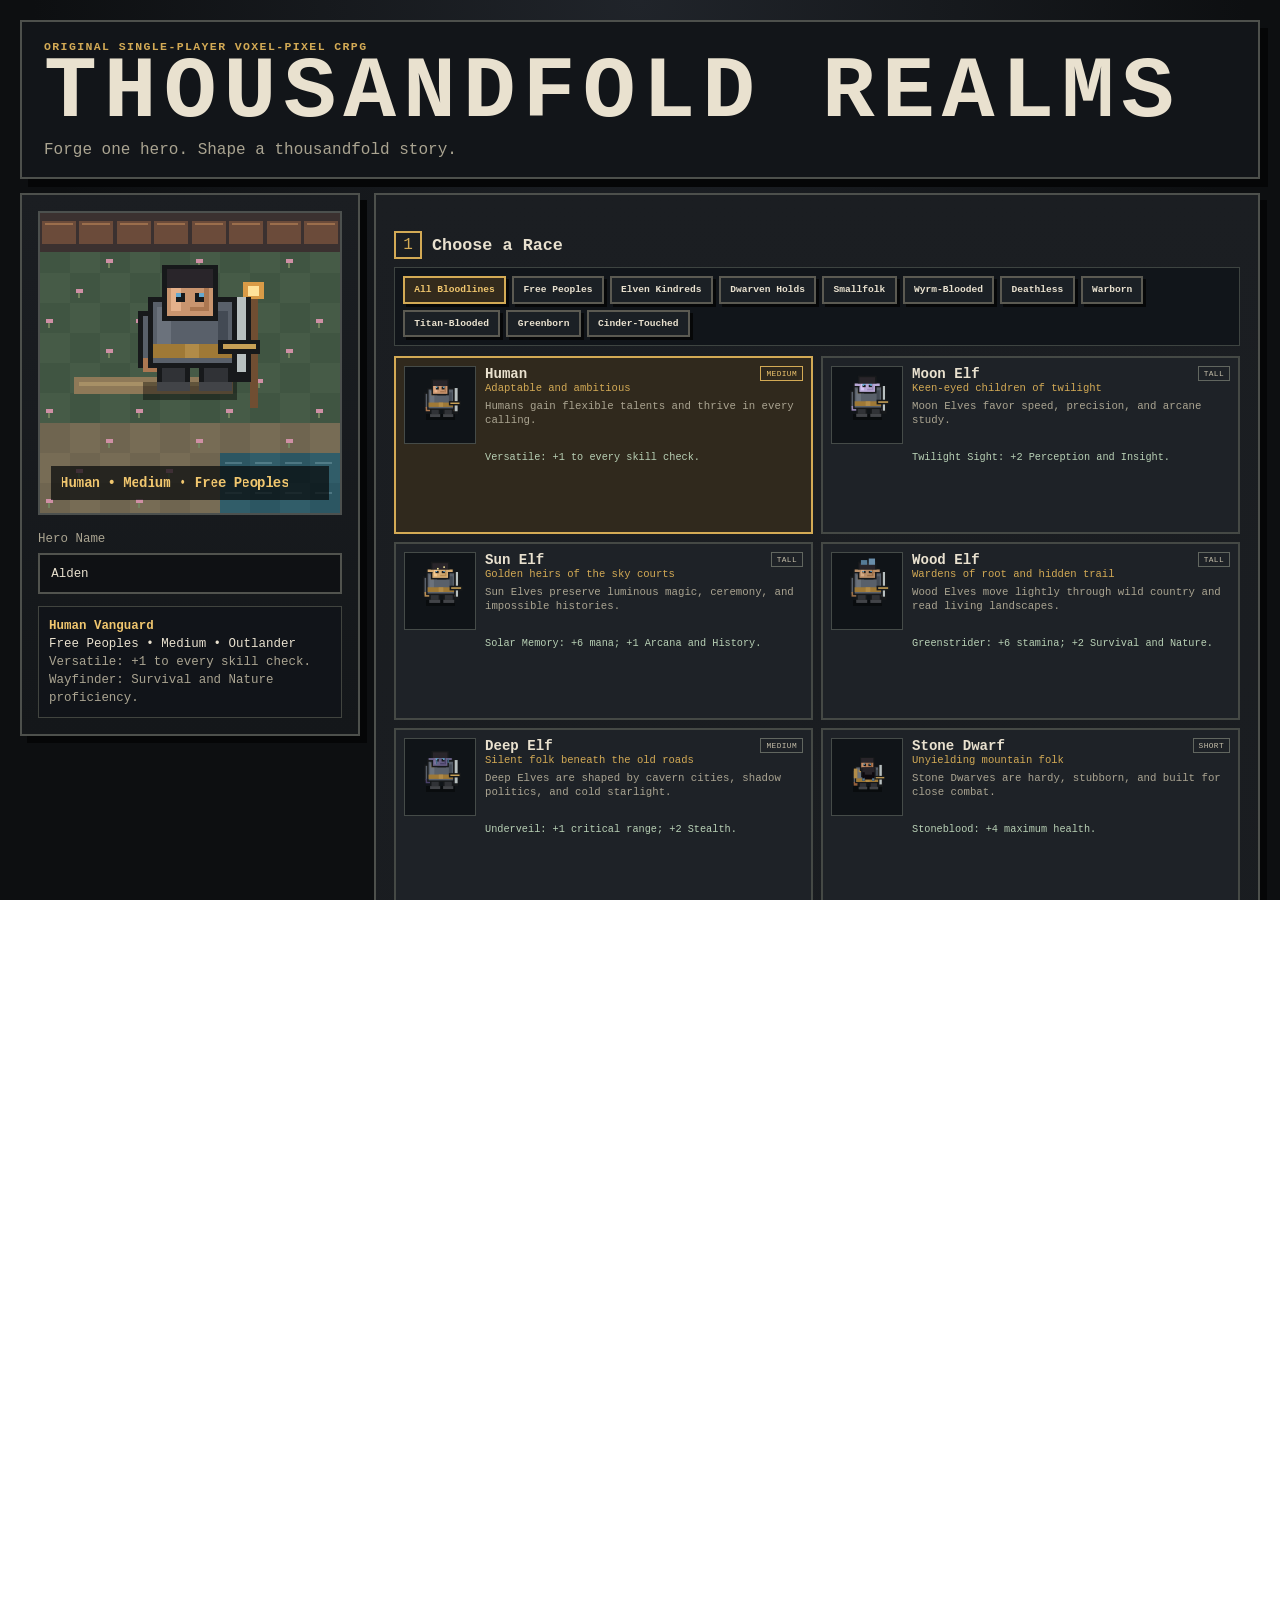
==== source/index.html @ 2517fb90 "Extract canonical editable text source" ====
<!doctype html>
<html lang="en">
<head>
  <meta charset="utf-8">
  <meta name="viewport" content="width=device-width,initial-scale=1">
  <title>Thousandfold Realms: Brand Migration v1.4.4</title>
  <link rel="stylesheet" href="styles.css">
</head>
<body>
  <div id="creator" class="screen creator-screen">
    <div class="creator-shell">
      <header class="creator-header">
        <div><p class="eyebrow">ORIGINAL SINGLE-PLAYER VOXEL-PIXEL CRPG</p><h1>THOUSANDFOLD REALMS</h1><p>Forge one hero. Shape a thousandfold story.</p></div>
        <button id="continueBtn" class="secondary hidden">Continue Saved Game</button>
      </header>
      <div class="creator-grid">
        <section class="creator-preview panel">
          <canvas id="previewCanvas" width="320" height="320"></canvas>
          <label>Hero Name<input id="heroName" maxlength="20" value="Alden"></label>
          <div id="buildSummary" class="build-summary"></div>
        </section>
        <section class="creator-options panel">
          <div class="step-title"><span>1</span><h2>Choose a Race</h2></div>
          <div id="raceFilters" class="race-filters" aria-label="Race categories"></div>
          <div id="raceChoices" class="choice-grid race-grid"></div>
          <div class="step-title"><span>2</span><h2>Choose a Class</h2></div>
          <div id="classChoices" class="choice-grid class-grid"></div>
          <div class="step-title"><span>3</span><h2>Choose a Background</h2></div>
          <div id="backgroundChoices" class="choice-grid background-grid"></div>
          <div class="step-title"><span>4</span><h2>Customize Appearance</h2></div>
          <div id="appearanceChoices" class="appearance-choices"></div>
          <div class="step-title"><span>5</span><h2>Shape Your Attributes</h2></div>
          <div class="stat-head"><span>Point buy</span><strong id="pointsRemaining">24 points remaining</strong><button id="recommendedBtn" class="tiny">Recommended</button></div>
          <div id="creatorStats" class="creator-stats"></div>
          <button id="beginBtn" class="primary begin-btn">Begin the Oath</button>
        </section>
      </div>
    </div>
  </div>

  <div id="gameScreen" class="screen game-screen hidden">
    <header class="topbar">
      <div><span class="game-logo">THOUSANDFOLD REALMS</span><span id="locationName" class="location">Haven</span></div>
      <nav>
        <button data-panel="inventory">Inventory <kbd>I</kbd></button>
        <button data-panel="journal">Journal <kbd>J</kbd></button>
        <button data-panel="character">Character <kbd>C</kbd></button>
        <button data-panel="skills">Skills <kbd>K</kbd></button>
        <button data-panel="map">Map <kbd>M</kbd></button>
        <button data-panel="crafting">Craft <kbd>G</kbd></button>
        <button data-panel="codex">Codex <kbd>B</kbd></button>
        <button data-panel="settings">Settings <kbd>O</kbd></button>
        <button id="campBtn">Camp <kbd>R</kbd></button>
        <button id="saveBtn">Save</button>
        <button id="loadBtn">Load</button>
      </nav>
    </header>
    <main class="game-layout">
      <section class="canvas-frame">
        <canvas id="gameCanvas" width="960" height="576" aria-label="Thousandfold Realms game world"></canvas>
        <div class="canvas-help">Click to move or interact • WASD / Arrow keys • E interacts • R camps outdoors • Open a door, then use it again to enter</div>
      </section>
      <aside class="hud">
        <div class="hero-card panel"><canvas id="hudPortrait" width="96" height="96"></canvas><div><h2 id="hudName"></h2><p id="hudBuild"></p><span id="hudLevel" class="tag"></span></div></div>
        <div class="panel meters">
          <div class="meter-row"><span>Health</span><strong id="hpText"></strong></div><div class="meter"><i id="hpBar" class="hp"></i></div>
          <div class="meter-row"><span>Mana</span><strong id="manaText"></strong></div><div class="meter"><i id="manaBar" class="mana"></i></div>
          <div class="meter-row"><span>Stamina</span><strong id="staminaText"></strong></div><div class="meter"><i id="staminaBar" class="stamina"></i></div>
          <div class="meter-row"><span>Experience</span><strong id="xpText"></strong></div><div class="meter"><i id="xpBar" class="xp"></i></div>
        </div>
        <div class="panel quick-info">
          <div><span>Gold</span><strong id="goldText">0</strong></div><div><span>Armor</span><strong id="acText">10</strong></div><div><span>Day</span><strong id="dayText">1</strong></div><div><span>Quest</span><strong id="trackedQuest">Explore Haven</strong></div>
        </div>
        <div id="restedPanel" class="panel rested-panel hidden"><strong>Well Rested</strong><span id="restedText"></span></div>
        <div class="panel world-panel"><div class="world-head"><h3>Local Map</h3><span id="timeWeather">08:00 • Clear</span></div><canvas id="miniMap" width="240" height="144" aria-label="Local minimap"></canvas><div id="nearbyPrompt" class="nearby-prompt">Move near something to interact.</div></div>
        <div class="panel quickbar-panel"><h3>Prepared Actions</h3><div id="quickbar" class="quickbar"></div></div>
        <div class="panel objective-panel"><h3>Current Objective</h3><p id="objectiveText">Speak with the people of Haven.</p></div>
        <div class="panel event-log"><h3>Chronicle</h3><div id="eventLog"></div></div>
      </aside>
    </main>
  </div>

  <div id="panelOverlay" class="overlay hidden"><section class="large-panel"><header><h2 id="panelTitle"></h2><button id="closePanel">×</button></header><div id="panelBody" class="panel-body"></div></section></div>
  <div id="dialogueOverlay" class="overlay hidden"><section class="dialogue-card"><canvas id="dialoguePortrait" width="160" height="220"></canvas><div><p id="dialogueSpeaker" class="speaker"></p><h2 id="dialogueTitle"></h2><p id="dialogueText"></p><div id="dialogueChoices" class="dialogue-choices"></div></div></section></div>
  <div id="combatOverlay" class="overlay hidden"><section class="combat-card"><header><div><p class="eyebrow">TURN-BASED ENCOUNTER</p><h2 id="enemyName"></h2></div><button id="fleeBtn" class="secondary">Attempt Flee</button></header><div class="combat-stage"><canvas id="combatPlayer" width="220" height="220"></canvas><div class="versus">VS</div><canvas id="combatEnemy" width="220" height="220"></canvas></div><div class="combat-bars"><div><span id="combatPlayerName"></span><div class="meter"><i id="combatPlayerHp" class="hp"></i></div></div><div><span id="combatEnemyHpText"></span><div class="meter"><i id="combatEnemyHp" class="enemyhp"></i></div></div></div><div id="combatStatuses" class="status-row"></div><div class="combat-depth"><span id="enemyTraits"></span><span id="staggerText"></span><span id="comboText"></span></div><div id="staggerMeter" class="stagger-meter"><i></i></div><div id="combatTurnInfo" class="combat-turn-info"></div><div id="combatActions" class="combat-actions"></div><div class="combat-bottom"><div id="combatItems" class="combat-items"></div><div id="combatLog" class="combat-log"></div></div></section></div>
  <div id="toast" class="toast hidden"></div>
  <div id="levelOverlay" class="overlay hidden"><section class="level-card"><p class="eyebrow">POWER AWAKENS</p><h2 id="levelTitle">Level Up</h2><p id="levelText">You gained attribute points and unlocked new class abilities.</p><button id="levelClose" class="primary">Continue</button></section></div>
  <div id="defeatOverlay" class="overlay hidden"><section class="level-card"><p class="eyebrow danger-text">THE OATH IS BROKEN</p><h2>Defeated</h2><p>Your last save can restore the journey.</p><button id="defeatLoad" class="primary">Load Last Save</button><button id="defeatNew" class="secondary">New Character</button></section></div>

  <script src="src/core/namespace.js"></script><script src="src/core/utils.js"></script><script src="src/core/save.js"></script>
  <script src="src/data/races.js"></script><script src="src/data/backgrounds.js"></script><script src="src/data/classes.js"></script><script src="src/data/abilities.js"></script><script src="src/data/spells.js"></script><script src="src/data/items.js"></script><script src="src/data/quests.js"></script><script src="src/data/actors.js"></script><script src="src/data/maps.js"></script><script src="src/data/expansion_content.js"></script><script src="src/data/world_visuals.js"></script><script src="src/data/immersive_world.js"></script>
  <script src="src/systems/audio.js"></script><script src="src/systems/pathfinding.js"></script><script src="src/systems/inventory.js"></script><script src="src/systems/progression.js"></script><script src="src/systems/quests.js"></script><script src="src/systems/world.js"></script><script src="src/systems/combat.js"></script><script src="src/systems/expansion_systems.js"></script><script src="src/systems/tactical_combat.js"></script><script src="src/systems/tactical_battlefields.js"></script><script src="src/systems/tactical_world.js"></script><script src="src/systems/immersive_world.js"></script>
  <script src="src/render/assets.js"></script><script src="src/render/sprites.js"></script><script src="src/render/renderer.js"></script><script src="src/render/expansion_renderer.js"></script><script src="src/render/world_polish.js"></script><script src="src/render/tactical_renderer.js"></script><script src="src/render/immersive_world.js"></script><script src="src/ui/ui.js"></script><script src="src/ui/expansion_ui.js"></script><script src="src/ui/layout_polish.js"></script><script src="src/ui/tactical_ui.js"></script><script src="src/ui/audio_ui.js"></script><script src="src/ui/cartography_ui.js"></script><script src="src/ui/immersive_ui.js"></script><script src="src/core/game.js"></script><script src="src/core/expansion_game.js"></script><script src="src/core/tactical_game.js"></script><script src="src/main.js"></script>
</body>
</html>
---- source/styles.css ----
:root{--bg:#0d0f11;--panel:#171a1e;--panel2:#20242a;--line:#4d504c;--ink:#e9e1cf;--muted:#aaa491;--gold:#d3aa55;--gold2:#f0c66e;--red:#af4b48;--green:#628f68;--blue:#557fa2;--purple:#675a91;--shadow:#050607}
*{box-sizing:border-box}html,body{margin:0;min-height:100%;background:radial-gradient(circle at 50% 0,#20242a 0,#0d0f11 55%);color:var(--ink);font-family:"Courier New",monospace}button,input{font:inherit}button{border:2px solid #5b5a52;background:#262a30;color:var(--ink);padding:.58rem .75rem;cursor:pointer;box-shadow:3px 3px 0 #060708;font-weight:700}button:hover:not(:disabled){border-color:var(--gold);transform:translate(-1px,-1px)}button:disabled{opacity:.42;cursor:not-allowed}.primary{background:#66502b;border-color:#d0a651}.secondary{background:#24282e}.tiny{padding:.32rem .48rem;font-size:.7rem}.hidden{display:none!important}.eyebrow{margin:0 0 5px;color:var(--gold);font-weight:900;font-size:.72rem;letter-spacing:.12em}.screen{min-height:100vh}.panel{border:2px solid var(--line);background:linear-gradient(180deg,#1b1e22,#14171a);box-shadow:7px 7px 0 var(--shadow)}
.creator-screen{padding:20px}.creator-shell{width:min(1420px,100%);margin:auto}.creator-header{display:flex;justify-content:space-between;align-items:flex-end;border:2px solid var(--line);background:#121519;padding:18px 22px;box-shadow:8px 8px 0 var(--shadow)}.creator-header h1{font-size:clamp(2.7rem,7vw,5.5rem);line-height:.8;margin:0;letter-spacing:.08em}.creator-header p:last-child{color:var(--muted);margin:13px 0 0}.creator-grid{display:grid;grid-template-columns:340px 1fr;gap:14px;margin-top:14px}.creator-preview{padding:16px;position:sticky;top:14px;height:max-content}.creator-preview canvas{width:100%;height:auto;background:repeating-linear-gradient(45deg,#1e2226,#1e2226 16px,#181b1f 16px,#181b1f 32px);border:2px solid #4c504e;image-rendering:pixelated}.creator-preview label{display:grid;gap:7px;margin-top:12px;font-size:.78rem;color:var(--muted)}.creator-preview input{background:#0f1114;color:var(--ink);border:2px solid #51534e;padding:.7rem}.build-summary{margin-top:12px;padding:10px;background:#111419;border:1px solid #41443f;font-size:.78rem;line-height:1.45}.creator-options{padding:18px}.step-title{display:flex;align-items:center;gap:10px;margin:4px 0 10px}.step-title span{display:grid;place-items:center;width:28px;height:28px;border:2px solid var(--gold);color:var(--gold)}.step-title h2{font-size:1.05rem;margin:0}.choice-grid{display:grid;gap:8px;margin-bottom:18px}.race-grid,.class-grid{grid-template-columns:repeat(4,minmax(0,1fr))}.choice-card{text-align:left;min-height:112px;padding:10px;background:#1e2227;border:2px solid #454945;cursor:pointer}.choice-card:hover,.choice-card.selected{border-color:var(--gold);background:#30291d}.choice-card h3{margin:0 0 4px;font-size:.88rem;color:var(--ink)}.choice-card .sub{font-size:.66rem;color:var(--gold)}.choice-card p{font-size:.67rem;color:var(--muted);line-height:1.3;margin:7px 0}.choice-card .bonus{font-size:.64rem;color:#b8d0b5}.stat-head{display:flex;align-items:center;gap:12px;margin-bottom:8px;color:var(--muted);font-size:.78rem}.stat-head strong{color:var(--gold);margin-left:auto}.creator-stats{display:grid;grid-template-columns:repeat(3,minmax(0,1fr));gap:8px}.creator-stat{display:grid;grid-template-columns:1fr auto auto auto;align-items:center;gap:6px;background:#1d2126;border:1px solid #484b47;padding:8px}.creator-stat span{font-size:.74rem}.creator-stat strong{min-width:24px;text-align:center}.creator-stat button{padding:.22rem .42rem}.begin-btn{width:100%;margin-top:16px;padding:.9rem;font-size:1rem}
.topbar{height:64px;display:flex;align-items:center;justify-content:space-between;padding:0 16px;background:#111418;border-bottom:2px solid var(--line);position:sticky;top:0;z-index:4}.game-logo{font-size:1.25rem;font-weight:900;letter-spacing:.12em;color:var(--gold)}.location{margin-left:18px;color:var(--muted);font-size:.78rem}.topbar nav{display:flex;gap:7px}.topbar button{font-size:.72rem;padding:.48rem .6rem}.topbar kbd{color:var(--gold);font-size:.62rem}.game-layout{display:grid;grid-template-columns:minmax(0,960px) minmax(290px,1fr);gap:12px;padding:12px;max-width:1320px;margin:auto}.canvas-frame{border:2px solid var(--line);background:#0b0d0f;box-shadow:8px 8px 0 var(--shadow);height:max-content}.canvas-frame canvas{display:block;width:100%;height:auto;image-rendering:pixelated;cursor:crosshair}.canvas-help{padding:7px 10px;border-top:1px solid #3f423f;color:var(--muted);font-size:.67rem}.hud{display:grid;gap:10px}.hud .panel{padding:10px}.hero-card{display:grid;grid-template-columns:88px 1fr;align-items:center;gap:10px}.hero-card canvas{width:82px;height:82px;background:#101317;border:1px solid #4a4e4b;image-rendering:pixelated}.hero-card h2{margin:0;font-size:1rem}.hero-card p{margin:4px 0;color:var(--muted);font-size:.7rem}.tag{display:inline-block;padding:3px 6px;border:1px solid var(--gold);color:var(--gold);font-size:.64rem}.meter-row{display:flex;justify-content:space-between;font-size:.68rem;margin:4px 0}.meter{height:10px;border:1px solid #090a0b;background:#302225;overflow:hidden}.meter i{display:block;height:100%;width:50%;transition:width .2s}.hp{background:#6d9b6d}.mana{background:#557fa2}.stamina{background:#b18b42}.xp{background:#7c689a}.enemyhp{background:#ad4b49}.quick-info{display:grid!important;grid-template-columns:repeat(3,1fr);gap:5px}.quick-info div{padding:6px;background:#111419;text-align:center}.quick-info span{display:block;color:var(--muted);font-size:.6rem}.quick-info strong{display:block;margin-top:4px;font-size:.78rem}.quick-info div:last-child strong{font-size:.58rem;line-height:1.25}.objective-panel h3,.event-log h3{margin:0 0 8px;color:var(--gold);font-size:.76rem;text-transform:uppercase}.objective-panel p{font-size:.7rem;line-height:1.4;margin:0}.event-log{min-height:170px}.event-log>div{height:140px;overflow:auto;font-size:.64rem;line-height:1.35}.log-line{border-bottom:1px dotted #3b3e3b;padding:4px 0;color:#c8c1b1}
.overlay{position:fixed;inset:0;z-index:20;display:grid;place-items:center;background:rgba(0,0,0,.82);padding:18px}.large-panel{width:min(1050px,96vw);max-height:92vh;overflow:hidden;background:#171a1e;border:3px solid #68675e;box-shadow:10px 10px 0 #050607}.large-panel>header{display:flex;justify-content:space-between;align-items:center;padding:12px 16px;border-bottom:2px solid #55554e}.large-panel h2{margin:0;color:var(--gold)}#closePanel{font-size:1.2rem;padding:.25rem .6rem}.panel-body{padding:14px;max-height:78vh;overflow:auto}.inventory-layout{display:grid;grid-template-columns:1fr 300px;gap:12px}.item-grid{display:grid;grid-template-columns:repeat(3,minmax(0,1fr));gap:7px}.item-card{border:1px solid #494c48;background:#20242a;padding:9px;min-height:98px}.item-card h4{margin:0 0 5px;font-size:.77rem}.item-card p{font-size:.62rem;color:var(--muted);line-height:1.3}.item-card .item-actions{display:flex;flex-wrap:wrap;gap:5px}.item-card button{font-size:.62rem;padding:.3rem .4rem}.item-icon{font-size:1.35rem;float:right}.equipment-slot{padding:9px;background:#111419;border:1px solid #444843;margin-bottom:7px}.equipment-slot span{display:block;color:var(--muted);font-size:.63rem}.equipment-slot strong{display:block;margin:4px 0;font-size:.75rem}.quest-card{border:1px solid #464a46;background:#1e2227;padding:12px;margin-bottom:8px}.quest-card h3{margin:0 0 5px;color:var(--gold);font-size:.9rem}.quest-card p{font-size:.68rem;color:var(--muted)}.quest-card .objective{color:var(--ink)}.character-grid{display:grid;grid-template-columns:230px 1fr;gap:14px}.character-grid canvas{width:220px;background:#101317;border:2px solid #4a4d49;image-rendering:pixelated}.stat-table{display:grid;grid-template-columns:repeat(3,1fr);gap:8px}.stat-box{background:#111419;border:1px solid #444843;padding:10px}.stat-box span{color:var(--muted);font-size:.64rem}.stat-box strong{display:block;font-size:1.2rem;margin:4px 0}.shop-layout{display:grid;grid-template-columns:1fr 1fr;gap:12px}.shop-list{display:grid;gap:6px}.shop-row{display:grid;grid-template-columns:1fr auto auto;align-items:center;gap:8px;border:1px solid #484b47;background:#20242a;padding:8px}.shop-row span{font-size:.7rem}.shop-row small{color:var(--gold)}
.dialogue-card{width:min(820px,96vw);display:grid;grid-template-columns:180px 1fr;background:#171a1e;border:3px solid #6a685e;box-shadow:10px 10px 0 #050607}.dialogue-card canvas{width:160px;height:220px;margin:15px;background:#111419;border:2px solid #494c49;image-rendering:pixelated}.dialogue-card>div{padding:18px 20px 18px 0}.speaker{color:var(--gold);font-weight:900;font-size:.7rem;letter-spacing:.1em;margin:0}.dialogue-card h2{margin:5px 0 9px}.dialogue-card p{font-size:.82rem;line-height:1.5}.dialogue-choices{display:grid;gap:7px}.dialogue-choices button{text-align:left}.check-label{display:block;color:var(--gold);font-size:.65rem;margin-bottom:3px}
.combat-card{width:min(980px,96vw);max-height:96vh;overflow:auto;background:#171a1e;border:3px solid #6a685e;box-shadow:10px 10px 0 #050607;padding:14px}.combat-card>header{display:flex;justify-content:space-between;align-items:center}.combat-card h2{margin:0}.combat-stage{display:grid;grid-template-columns:220px 80px 220px;justify-content:center;align-items:center;background:radial-gradient(circle,#2b2e31,#111316 70%);border:1px solid #4b4e4a;margin:12px 0}.combat-stage canvas{image-rendering:pixelated}.versus{text-align:center;font-size:1.4rem;color:var(--gold);font-weight:900}.combat-bars{display:grid;grid-template-columns:1fr 1fr;gap:14px;font-size:.7rem}.combat-actions{display:grid;grid-template-columns:repeat(4,minmax(0,1fr));gap:7px;margin:12px 0}.ability-btn{text-align:left;min-height:72px}.ability-btn strong{display:block}.ability-btn small{display:block;color:var(--muted);font-size:.59rem;margin-top:5px}.ability-btn .cost{color:var(--gold)}.status-row{min-height:25px;padding:5px 0;color:#d8aa64;font-size:.68rem}.combat-bottom{display:grid;grid-template-columns:1fr 1fr;gap:10px}.combat-items{display:flex;gap:6px;flex-wrap:wrap}.combat-items button{font-size:.62rem}.combat-log{height:94px;overflow:auto;background:#101317;border:1px solid #3f433f;padding:8px;font-size:.64rem;line-height:1.35}.toast{position:fixed;left:50%;top:82px;transform:translateX(-50%);z-index:40;background:#121519;border:2px solid var(--gold);box-shadow:5px 5px 0 #050607;padding:10px 18px;font-weight:900;font-size:.76rem}.level-card{width:min(480px,92vw);text-align:center;background:#171a1e;border:3px solid var(--gold);box-shadow:10px 10px 0 #050607;padding:28px}.level-card h2{font-size:2rem;margin:5px}.danger-text{color:#d56560}
@media(max-width:1100px){.game-layout{grid-template-columns:1fr}.hud{grid-template-columns:repeat(2,minmax(0,1fr))}.event-log,.objective-panel{grid-column:span 1}.race-grid,.class-grid{grid-template-columns:repeat(2,minmax(0,1fr))}}@media(max-width:760px){.creator-grid{grid-template-columns:1fr}.creator-preview{position:static}.creator-stats{grid-template-columns:1fr 1fr}.topbar{height:auto;align-items:flex-start;flex-direction:column;gap:8px;padding:10px}.topbar nav{flex-wrap:wrap}.hud{grid-template-columns:1fr}.dialogue-card{grid-template-columns:1fr}.dialogue-card canvas{display:none}.dialogue-card>div{padding:18px}.combat-stage{grid-template-columns:1fr 50px 1fr}.combat-stage canvas{width:100%;height:auto}.combat-actions{grid-template-columns:repeat(2,1fr)}.inventory-layout,.shop-layout,.character-grid{grid-template-columns:1fr}.item-grid{grid-template-columns:1fr 1fr}}

.quest-card.tracked{border-color:var(--gold);box-shadow:inset 3px 0 0 var(--gold)}.quest-head{display:flex;justify-content:space-between;align-items:center;gap:10px}.quest-head h3{margin:0!important}

.combat-turn-info{border:1px solid #4b4e4a;background:#111419;padding:7px 9px;color:var(--gold);font-size:.68rem;font-weight:700;margin-bottom:8px}.ability-btn:disabled .cost{color:#c57570}

.background-grid{grid-template-columns:repeat(3,minmax(0,1fr))}.choice-card.compact{min-height:145px}.appearance-choices{display:grid;gap:8px;margin-bottom:12px}.appearance-row{display:grid;grid-template-columns:120px 1fr;align-items:center;gap:8px;background:#171b20;border:1px solid #444843;padding:8px}.appearance-row strong{font-size:.7rem;color:var(--muted)}.appearance-row>div{display:flex;flex-wrap:wrap;gap:6px}.appearance-swatch{min-width:34px;height:30px;padding:4px 7px;font-size:.62rem}.appearance-swatch[style]{background:var(--swatch);color:transparent;border-color:#777}.appearance-swatch.selected{outline:2px solid var(--gold);outline-offset:1px}.appearance-swatch[style].selected{box-shadow:inset 0 0 0 3px #17191d}
@media(max-width:760px){.background-grid{grid-template-columns:1fr 1fr}.appearance-row{grid-template-columns:1fr}}

/* Town & Hearth v0.8 additions */
.quick-info{grid-template-columns:repeat(4,1fr)!important}.rested-panel{display:flex;align-items:center;justify-content:space-between;gap:10px;border-color:#8f7446!important;background:#272417!important}.rested-panel strong{color:#e4bd63;font-size:.72rem}.rested-panel span{font-size:.62rem;color:#c9c0a5;text-align:right}.inventory-summary{padding:9px 11px;margin-bottom:8px;background:#111419;border:1px solid #444843;color:#aaa491;font-size:.7rem}.equipment-grid{display:grid;grid-template-columns:1fr 1fr;gap:7px}.equipment-slot{margin:0!important;min-height:106px}.equipment-slot small{display:block;color:#9f9a8c;font-size:.57rem;line-height:1.3;min-height:30px}.item-type{color:#d3a84b;font-size:.58rem;text-transform:uppercase;letter-spacing:.06em;margin-bottom:4px}.item-stats{font-size:.59rem;color:#a9c5a9;background:#141a16;border-left:2px solid #6f986c;padding:4px 6px;margin:4px 0;line-height:1.35}.quest-reward{font-size:.61rem;color:#b7a982;border-top:1px dotted #4a4a43;padding-top:6px}.derived-grid{display:grid;grid-template-columns:repeat(3,1fr);gap:7px;margin-bottom:14px}.derived-grid div{background:#111419;border:1px solid #444843;padding:9px;color:#aaa491;font-size:.65rem}.derived-grid strong{display:block;color:#e7e0cf;font-size:1rem;margin-top:4px}.muted{color:#aaa491;font-size:.65rem}.shop-row small{display:block;max-width:440px;line-height:1.25}.canvas-frame{position:relative}.canvas-help{background:#111418}.topbar #campBtn{border-color:#756a4d}.creator-options .step-title{margin-top:18px}.build-summary span{color:#aaa491}.background-grid{grid-template-columns:repeat(3,minmax(0,1fr))}.appearance-choices{display:grid;gap:8px}.appearance-row{display:grid;grid-template-columns:120px 1fr;align-items:center;gap:8px;background:#171b20;border:1px solid #444843;padding:8px}.appearance-row strong{font-size:.7rem;color:#aaa491}.appearance-row>div{display:flex;flex-wrap:wrap;gap:6px}.appearance-swatch{min-width:34px;height:30px;padding:4px 7px;font-size:.62rem}.appearance-swatch[style]{background:var(--swatch);color:transparent;border-color:#777}.appearance-swatch.selected{outline:2px solid #d6a84b;outline-offset:1px}.appearance-swatch[style].selected{box-shadow:inset 0 0 0 3px #17191d}
@media(max-width:1100px){.quick-info{grid-template-columns:repeat(4,1fr)!important}}
@media(max-width:760px){.quick-info{grid-template-columns:repeat(2,1fr)!important}.equipment-grid,.derived-grid{grid-template-columns:1fr}.background-grid{grid-template-columns:1fr 1fr}.appearance-row{grid-template-columns:1fr}}

/* Thousandfold Realms v1.0 — Tenfold interface and accessibility pass */
.world-panel h3,.quickbar-panel h3{margin:0;color:var(--gold);font-size:.75rem;text-transform:uppercase}.world-head{display:flex;justify-content:space-between;align-items:center;gap:8px;margin-bottom:7px}.world-head span{font-size:.61rem;color:var(--muted);text-align:right}.world-panel canvas{display:block;width:100%;height:auto;background:#0d1114;border:1px solid #444a4b;image-rendering:pixelated}.nearby-prompt{min-height:2.1rem;margin-top:7px;padding:6px 8px;background:#11151a;border-left:3px solid var(--blue);font-size:.62rem;line-height:1.35;color:#c9c3b5}.nearby-prompt.actionable{border-color:var(--gold);color:var(--ink)}.quickbar{display:grid;grid-template-columns:repeat(3,minmax(0,1fr));gap:5px}.quick-slot{position:relative;min-height:48px;text-align:left;padding:6px 6px 5px;font-size:.6rem;background:#171b20}.quick-slot strong{display:block;font-size:.68rem;margin-bottom:2px;white-space:nowrap;overflow:hidden;text-overflow:ellipsis}.quick-slot small{display:block;color:var(--muted);font-size:.52rem}.quick-slot kbd{position:absolute;right:4px;top:3px;color:var(--gold);font-size:.52rem}.quick-slot.empty{opacity:.45}
.topbar{height:auto;min-height:64px;gap:12px}.topbar>div{flex:0 0 auto}.topbar nav{justify-content:flex-end;flex-wrap:wrap}.topbar button{white-space:nowrap}.game-layout{max-width:1440px;grid-template-columns:minmax(0,960px) minmax(320px,1fr)}
.inventory-tools{display:grid;grid-template-columns:minmax(170px,1fr) 150px 150px;gap:8px;margin-bottom:10px}.inventory-tools input,.inventory-tools select,.settings-grid select,.settings-grid input[type=range]{width:100%;background:#101317;color:var(--ink);border:1px solid #555a56;padding:.56rem}.inventory-tools label{display:grid;gap:4px;color:var(--muted);font-size:.61rem}.item-card{position:relative}.item-card.upgrade{border-color:#6f9b70;box-shadow:inset 0 0 0 1px rgba(111,155,112,.25)}.item-card.downgrade{opacity:.83}.item-card .compare{font-size:.56rem;margin:5px 0;padding:4px 5px;border-left:2px solid #777;color:var(--muted)}.item-card .compare.positive{border-color:#6f9b70;color:#a7d3a8}.item-card .compare.negative{border-color:#a45b58;color:#d3aaa8}.rarity-common{border-color:#555a56!important}.rarity-uncommon{border-color:#668f69!important}.rarity-rare{border-color:#557fa2!important}.rarity-epic{border-color:#8a67a7!important}.rarity-legendary{border-color:#d3a84b!important;box-shadow:inset 0 0 12px rgba(211,168,75,.09)}.rarity-label{text-transform:uppercase;font-size:.52rem;letter-spacing:.08em}.rarity-common .rarity-label{color:#aaa}.rarity-uncommon .rarity-label{color:#85b58a}.rarity-rare .rarity-label{color:#79a7cf}.rarity-epic .rarity-label{color:#b08bd0}.rarity-legendary .rarity-label{color:#efc66c}
.skills-summary{padding:10px 12px;margin-bottom:12px;border:1px solid #5a5546;background:#211e17;color:#c9c1a9;font-size:.7rem}.skills-summary strong{color:var(--gold);font-size:1rem}.ability-library,.talent-tree,.recipe-grid,.codex-grid{display:grid;grid-template-columns:repeat(3,minmax(0,1fr));gap:8px;margin-bottom:18px}.ability-card,.talent-card,.recipe-card,.codex-grid article{position:relative;border:1px solid #484d49;background:#1d2227;padding:10px;min-height:145px}.ability-card>span{float:right;font-size:1.5rem}.ability-card h4,.talent-card h4,.recipe-card h3,.codex-grid h4{margin:0 0 5px;color:var(--ink);font-size:.79rem}.ability-card small,.talent-card .tier,.recipe-card .item-type,.codex-grid article p{color:var(--muted);font-size:.59rem;line-height:1.35}.ability-card p,.talent-card p,.recipe-card p{font-size:.62rem;color:#c7c1b2;line-height:1.35}.ability-card.prepared{border-color:var(--gold);background:#2a251b}.ability-card.prepared:before{content:'PREPARED';position:absolute;right:7px;bottom:7px;color:var(--gold);font-size:.5rem}.talent-card .tier{display:inline-block;color:var(--gold);margin-bottom:5px}.talent-card.learned{border-color:#6d9a70;background:#18231b}.talent-card.tier-2{border-left:3px solid #557fa2}.talent-card.tier-3{border-left:3px solid #8a67a7}.recipe-card.ready{border-color:#6c956c}.recipe-card .item-icon{font-size:1.7rem}
.map-layout{display:grid;grid-template-columns:minmax(0,720px) 260px;gap:14px}.map-layout canvas{width:100%;height:auto;background:#0d1114;border:2px solid #484e4d;image-rendering:pixelated}.map-layout aside{background:#11151a;border:1px solid #424744;padding:12px}.map-layout h3{color:var(--gold);font-size:.75rem;margin:0 0 7px}.map-layout p{font-size:.64rem;line-height:1.45;color:var(--muted)}.gold-text{color:var(--gold)}.red-text{color:#d36d67}.codex-tabs{display:grid;grid-template-columns:1fr 1fr;gap:14px}.codex-tabs>section{min-width:0}.codex-grid{grid-template-columns:repeat(2,minmax(0,1fr))}.codex-grid article{min-height:110px}.codex-grid article strong{color:var(--gold)}
.settings-grid{display:grid;grid-template-columns:1fr 1fr;gap:12px;margin-bottom:18px}.settings-grid>label{display:grid;gap:7px;background:#14181c;border:1px solid #444a47;padding:11px;color:var(--muted);font-size:.66rem}.settings-grid .toggle{display:flex;align-items:center;gap:9px}.settings-grid input[type=checkbox]{width:18px;height:18px;accent-color:var(--gold)}.control-grid{display:grid;grid-template-columns:180px 1fr;border:1px solid #444a47}.control-grid span,.control-grid strong{padding:8px 10px;border-bottom:1px solid #343936;font-size:.65rem}.control-grid span{color:var(--muted);background:#111519}.story-banner{display:grid;grid-template-columns:1fr 1.25fr;gap:12px;padding:12px;margin-bottom:12px;border:1px solid #695f43;background:linear-gradient(135deg,#282319,#15191d)}.story-banner>div:first-child{display:grid;gap:4px}.story-banner>div:first-child span{color:var(--gold);font-size:.58rem;letter-spacing:.12em}.story-banner>div:first-child strong{font-size:1.05rem}.story-banner small{color:var(--muted);line-height:1.35}.reputation-strip{display:grid;grid-template-columns:repeat(2,minmax(0,1fr));gap:5px}.reputation-strip div{display:flex;justify-content:space-between;gap:7px;padding:5px 7px;background:#101418;font-size:.56rem}.reputation-strip strong{color:var(--gold);font-weight:400}
.combat-depth{display:flex;justify-content:space-between;flex-wrap:wrap;gap:8px;padding:7px 9px;margin-top:7px;border:1px solid #424844;background:#111519;color:var(--muted);font-size:.61rem}.combat-depth span:first-child{color:#d1c29f}.stagger-meter{height:8px;background:#25282b;border:1px solid #0b0c0d;margin:5px 0 8px;overflow:hidden}.stagger-meter i{display:block;height:100%;width:0;background:linear-gradient(90deg,#557fa2,#d3a84b);transition:width .2s}.combat-actions{grid-template-columns:repeat(4,minmax(0,1fr))}.ability-btn.cooldown{opacity:.62}.ability-btn .element{font-size:.5rem;text-transform:uppercase;letter-spacing:.06em;color:#9ab1c4}
body.high-contrast{--bg:#000;--panel:#090909;--panel2:#111;--line:#eee;--ink:#fff;--muted:#ddd;--gold:#ffd34f;--gold2:#ffe47f;--red:#ff7671;--green:#8ee194;--blue:#84c5ff;--shadow:#000;background:#000}.high-contrast .panel,.high-contrast .large-panel,.high-contrast .dialogue-card,.high-contrast .combat-card{background:#050505;border-color:#eee}.high-contrast button{background:#111;border-color:#fff}.high-contrast .meter{border-color:#fff}.high-contrast .nearby-prompt,.high-contrast .canvas-help{color:#fff}.reduced-motion *,.reduced-motion *:before,.reduced-motion *:after{scroll-behavior:auto!important;transition-duration:.001ms!important;animation-duration:.001ms!important;animation-iteration-count:1!important}.reduced-motion button:hover:not(:disabled){transform:none}
@media(max-width:1260px){.topbar{align-items:flex-start;flex-direction:column;padding:10px 14px}.topbar nav{justify-content:flex-start}.game-layout{grid-template-columns:1fr}.hud{grid-template-columns:repeat(2,minmax(0,1fr))}.world-panel,.quickbar-panel{grid-column:span 1}}@media(max-width:900px){.ability-library,.talent-tree,.recipe-grid{grid-template-columns:repeat(2,minmax(0,1fr))}.map-layout,.codex-tabs,.story-banner{grid-template-columns:1fr}.inventory-tools{grid-template-columns:1fr 1fr}.inventory-tools label:first-child{grid-column:1/-1}}@media(max-width:620px){.ability-library,.talent-tree,.recipe-grid,.codex-grid{grid-template-columns:1fr}.settings-grid{grid-template-columns:1fr}.control-grid{grid-template-columns:110px 1fr}.quickbar{grid-template-columns:repeat(2,minmax(0,1fr))}.combat-actions{grid-template-columns:1fr 1fr}.inventory-tools{grid-template-columns:1fr}.inventory-tools label:first-child{grid-column:auto}.reputation-strip{grid-template-columns:1fr}}

/* Thousandfold Realms v1.1 — Bloodlines & Brushwork */
.race-filters{display:flex;flex-wrap:wrap;gap:6px;margin:-2px 0 10px;padding:8px;background:#11151a;border:1px solid #3e4441}.race-filter{padding:.38rem .58rem;font-size:.6rem;background:#1b2025}.race-filter.selected{border-color:var(--gold);background:#332a1c;color:var(--gold2)}
.race-grid{grid-template-columns:repeat(3,minmax(0,1fr))}.choice-card.race-choice{min-height:178px;padding:8px}.race-card-layout{display:grid;grid-template-columns:72px minmax(0,1fr);gap:9px;align-items:start}.race-card-layout canvas{width:72px;height:78px;border:1px solid #454b48;background:#101418;image-rendering:pixelated}.race-card-head{display:flex;align-items:center;justify-content:space-between;gap:6px}.race-card-head h3{margin:0}.size-badge{flex:0 0 auto;padding:2px 5px;border:1px solid #61665f;color:#c5bea9;font-size:.49rem;text-transform:uppercase;letter-spacing:.05em}.race-choice.selected .size-badge{border-color:var(--gold);color:var(--gold2)}.race-choice p{min-height:45px;margin:6px 0}.race-choice .bonus{line-height:1.3}.creator-preview canvas{background:#111820}.build-summary strong{color:var(--gold2)}
@media(max-width:1280px){.race-grid{grid-template-columns:repeat(2,minmax(0,1fr))}}
@media(max-width:760px){.race-grid{grid-template-columns:1fr}.race-card-layout{grid-template-columns:62px 1fr}.race-card-layout canvas{width:62px;height:70px}}

/* Thousandfold Realms v1.1.1 — responsive character-creator hotfix */
.creator-grid>*{min-width:0}
.creator-options{min-width:0}
.stat-head{flex-wrap:wrap}
.stat-head strong{margin-left:0}
.stat-head .tiny{margin-left:auto}
.creator-stats{grid-template-columns:repeat(auto-fit,minmax(min(100%,220px),1fr))}
.creator-stat{grid-template-columns:minmax(72px,1fr) 30px 28px 28px;min-width:0}
.creator-stat span{min-width:0;overflow:hidden;text-overflow:ellipsis;white-space:nowrap}
.creator-stat strong{min-width:30px}
.creator-stat button{width:28px;height:28px;padding:0;display:grid;place-items:center}
@media(max-width:980px){
  .creator-screen{padding:12px}
  .creator-grid{grid-template-columns:1fr}
  .creator-preview{position:static;width:min(520px,100%);margin:0 auto}
  .creator-options{padding:14px}
}
@media(max-width:560px){
  .creator-stats{grid-template-columns:1fr}
  .stat-head .tiny{margin-left:0;width:100%}
}

/* Thousandfold Realms v1.3 — World & Interface polish */
.topbar{padding:8px 14px;min-height:68px;gap:18px}.topbar nav{display:flex;align-items:center;justify-content:flex-end;gap:10px;min-width:0}.nav-main,.nav-utility{display:flex;align-items:center;gap:6px;flex-wrap:wrap}.nav-main{justify-content:flex-end}.nav-utility{padding-left:10px;border-left:1px solid #3c403e}.nav-primary,.nav-more,.nav-utility-btn{min-height:38px}.nav-primary.active-panel,.nav-more-item.active-panel{border-color:var(--gold);background:#332a1d;color:var(--gold2)}.more-menu-wrap{position:relative}.more-menu{position:absolute;right:0;top:calc(100% + 7px);z-index:30;display:grid;min-width:190px;padding:7px;background:#121519;border:2px solid #5a5b55;box-shadow:7px 7px 0 #050607}.more-menu button{width:100%;text-align:left;box-shadow:none}.nav-more span{color:var(--gold)}
.game-layout{grid-template-columns:minmax(0,960px) minmax(330px,390px);max-width:1390px;align-items:start}.hud{display:block;min-width:0}.hud-core{display:grid;gap:8px;margin-bottom:8px}.hud-core>.panel{box-shadow:4px 4px 0 var(--shadow)}.hero-card{grid-template-columns:72px minmax(0,1fr);padding:8px!important}.hero-card canvas{width:68px;height:68px}.meters{display:grid;grid-template-columns:1fr 1fr;column-gap:10px}.meters .meter-row,.meters .meter{grid-column:auto}.meters .meter-row:nth-of-type(1),.meters .meter-row:nth-of-type(2),.meters .meter-row:nth-of-type(3),.meters .meter-row:nth-of-type(4){align-self:end}.quick-info{grid-template-columns:repeat(4,minmax(0,1fr))!important}.quick-info div{min-width:0}.quick-info div:last-child{grid-column:1/-1;display:grid;grid-template-columns:auto 1fr;align-items:center;gap:8px;text-align:left}.quick-info div:last-child span{display:inline}.quick-info div:last-child strong{margin:0;font-size:.62rem;white-space:nowrap;overflow:hidden;text-overflow:ellipsis}
.hud-tabs{display:grid;grid-template-columns:repeat(4,minmax(0,1fr));gap:4px;padding:5px;background:#101317;border:2px solid #484c49;border-bottom:0}.hud-tab{box-shadow:none;padding:.48rem .3rem;font-size:.61rem;border-color:#3e4340;background:#191d21;min-width:0}.hud-tab span{display:block;color:var(--gold);font-size:.85rem;line-height:1}.hud-tab.active{background:#332a1d;border-color:var(--gold);color:var(--gold2)}.hud-tab.attention:not(.active){border-color:#9c7a39;animation:hudPulse 1.6s steps(2,end) infinite}@keyframes hudPulse{50%{background:#2a241a}}
.hud-panes{border:2px solid #484c49;background:#101317;box-shadow:5px 5px 0 var(--shadow)}.hud-pane{display:none;gap:8px;padding:8px}.hud-pane.active{display:grid}.hud-pane>.panel{box-shadow:none}.hud-pane h3,.interaction-panel h3{margin:0 0 7px;color:var(--gold);font-size:.72rem;text-transform:uppercase;letter-spacing:.04em}.interaction-panel{padding:10px}.nearby-prompt{min-height:42px;padding:8px;background:#101418;border:1px solid #414743;color:#d4ccba;font-size:.67rem;line-height:1.35}.world-panel{padding:9px!important}.world-panel canvas{width:100%;height:auto;display:block}.quickbar-panel{padding:10px!important}.event-log{min-height:0!important}.event-log>div{height:250px}.objective-panel{padding:10px!important}.objective-panel p{font-size:.72rem}.rested-panel{margin:0}
.large-panel{width:min(1160px,96vw);max-height:94vh}.large-panel>header{position:sticky;top:0;z-index:2;background:#171a1e;padding:12px 16px}.panel-body{padding:16px 18px;max-height:calc(94vh - 62px);scrollbar-gutter:stable}.panel-body>p:first-child{margin-top:0}.inventory-layout{grid-template-columns:minmax(0,1fr) minmax(250px,300px)}.item-grid{grid-template-columns:repeat(auto-fill,minmax(210px,1fr))}.item-card{min-height:128px;display:flex;flex-direction:column}.item-card .item-actions{margin-top:auto}.equipment-grid{display:grid;grid-template-columns:1fr 1fr;gap:7px}.equipment-slot{margin:0}.shop-layout{grid-template-columns:minmax(0,1fr) minmax(0,1fr)}.shop-list{max-height:62vh;overflow:auto;padding-right:4px}.quest-card{padding:14px}.quest-head{display:flex;align-items:start;justify-content:space-between;gap:10px}.dialogue-card{grid-template-columns:170px minmax(0,1fr)}
.canvas-help{display:flex;justify-content:center;text-align:center;line-height:1.35}.canvas-frame{overflow:hidden}.canvas-frame canvas{background:#0b0e10}
@media(max-width:1340px){.game-layout{grid-template-columns:minmax(0,960px) minmax(310px,360px)}.topbar{align-items:flex-start;flex-direction:column}.topbar nav{width:100%;justify-content:space-between}.nav-main{justify-content:flex-start}.nav-utility{margin-left:auto}}
@media(max-width:1100px){.game-layout{grid-template-columns:1fr}.hud-core{grid-template-columns:minmax(260px,.8fr) minmax(330px,1.2fr)}.hud-core .hero-card,.hud-core .quick-info{grid-column:1}.hud-core .meters{grid-column:2;grid-row:1 / span 2}.hud-core .rested-panel{grid-column:1/-1}.hud-tabs,.hud-panes{max-width:none}.event-log>div{height:190px}}
@media(max-width:760px){.nav-main{display:grid;grid-template-columns:repeat(3,minmax(0,1fr));width:100%}.nav-main button{width:100%}.nav-utility{width:100%;margin:0;padding:7px 0 0;border-left:0;border-top:1px solid #3c403e;justify-content:flex-end}.more-menu{right:auto;left:0}.hud-core{grid-template-columns:1fr}.hud-core .hero-card,.hud-core .quick-info,.hud-core .meters,.hud-core .rested-panel{grid-column:1;grid-row:auto}.meters{grid-template-columns:1fr 1fr}.hud-tab{font-size:.55rem}.inventory-layout,.shop-layout,.character-grid{grid-template-columns:1fr}.equipment-grid{grid-template-columns:1fr 1fr}.dialogue-card{grid-template-columns:1fr}.dialogue-card canvas{display:none}.dialogue-card>div{padding:18px}.panel-body{padding:12px}.item-grid{grid-template-columns:1fr}}
@media(max-width:520px){.nav-main{grid-template-columns:repeat(2,minmax(0,1fr))}.nav-utility{display:grid;grid-template-columns:repeat(3,1fr)}.hud-tabs{grid-template-columns:repeat(2,1fr)}.quick-info{grid-template-columns:repeat(2,1fr)!important}.meters{grid-template-columns:1fr}.equipment-grid{grid-template-columns:1fr}}
.meters{display:grid;grid-template-columns:1fr 1fr;gap:7px 10px}.meter-group{min-width:0}.meter-group .meter-row{margin:0 0 3px}.meter-group .meter{width:100%}
@media(max-width:760px){.topbar{position:relative;top:auto}.toast{position:fixed;top:12px;left:50%;transform:translateX(-50%);max-width:calc(100vw - 24px)}}

/* Thousandfold Realms v1.4.0 — map tactical combat */
.tactical-panel{border-top:2px solid #73633f;background:linear-gradient(180deg,#171b20,#111419);padding:10px;box-shadow:inset 0 1px 0 rgba(240,198,110,.12)}
.tactical-head{display:flex;align-items:center;justify-content:space-between;gap:12px;margin-bottom:7px}.tactical-head h2{margin:0;font-size:1rem;color:var(--gold2)}.tactical-turn{display:grid;text-align:right}.tactical-turn strong{color:var(--ink)}.tactical-turn span{font-size:.65rem;color:var(--gold);letter-spacing:.08em}
.tactical-initiative{display:flex;gap:5px;overflow-x:auto;padding:5px;background:#0d1013;border:1px solid #3d423f;margin-bottom:8px}.initiative-chip{white-space:nowrap;padding:4px 7px;border:1px solid #454a47;font-size:.6rem;color:#aaa}.initiative-chip.player{color:#a8d9ed}.initiative-chip.enemy{color:#e18d86}.initiative-chip.active{border-color:var(--gold);background:#342b1d;color:var(--gold2)}.initiative-chip.fallen{text-decoration:line-through;opacity:.38}
.tactical-grid{display:grid;grid-template-columns:minmax(190px,.8fr) minmax(300px,1.45fr) minmax(210px,.9fr);gap:9px}.tactical-grid>section{min-width:0;border:1px solid #414643;background:#15191d;padding:8px}.tactical-grid h3{margin:0 0 6px;color:var(--gold);font-size:.67rem;text-transform:uppercase}
.tactical-resources{display:grid;grid-template-columns:repeat(3,1fr);gap:4px}.tactical-resources div{background:#0e1215;border:1px solid #353a38;padding:5px;text-align:center}.tactical-resources span{display:block;font-size:.52rem;color:var(--muted);text-transform:uppercase}.tactical-resources strong{font-size:.72rem}
.tactical-target{margin-top:8px}.target-card{display:grid;gap:3px;padding:7px;border:1px solid #5c5040;background:#1d1a16}.target-card>span{font-size:.58rem;color:#c7bfad;line-height:1.25}.mini-meter{height:6px;background:#2d2022;border:1px solid #090a0b}.mini-meter i{display:block;height:100%;background:#b8504c}
.tactical-enemies{display:grid;gap:4px;margin-top:7px;max-height:125px;overflow:auto}.enemy-select{display:grid;grid-template-columns:1fr auto;text-align:left;padding:5px;box-shadow:none;font-size:.59rem}.enemy-select small{grid-column:1/-1;color:var(--muted)}.enemy-select.selected{border-color:#e2b85c;background:#33281c}
.tactical-actions{display:grid;grid-template-columns:1fr 1fr;gap:5px;max-height:210px;overflow:auto}.tactical-action{display:grid;grid-template-columns:28px 1fr;gap:5px;text-align:left;padding:6px;box-shadow:none;min-height:65px}.tactical-action .ability-icon{font-size:1.1rem}.tactical-action strong,.tactical-action small{display:block}.tactical-action strong{font-size:.62rem}.tactical-action small{font-size:.51rem;color:var(--muted);line-height:1.2;margin-top:2px}.tactical-action.selected{border-color:#78b7d6;background:#192b35}.tactical-controls{display:flex;gap:6px;margin-top:7px}.tactical-controls button{flex:1;padding:.45rem;font-size:.62rem}
.tactical-items{display:flex;flex-wrap:wrap;gap:4px;max-height:76px;overflow:auto;margin-bottom:8px}.tactical-items button{padding:.35rem;font-size:.55rem;box-shadow:none}.tactical-log{height:150px;overflow:auto;background:#0d1013;border:1px solid #383d3a;padding:5px;font-size:.55rem;line-height:1.3}.tactical-log div{padding:3px 0;border-bottom:1px dotted #303532}.muted{color:var(--muted);font-size:.6rem}
@media(max-width:900px){.tactical-grid{grid-template-columns:1fr 1fr}.tactical-grid>section:last-child{grid-column:1/-1}.tactical-log{height:100px}}
@media(max-width:620px){.tactical-grid{grid-template-columns:1fr}.tactical-grid>section:last-child{grid-column:auto}.tactical-actions{grid-template-columns:1fr}.tactical-head{align-items:flex-start}.tactical-initiative{max-width:100%}}

/* Thousandfold Realms v1.4.1 — tactical usability, fixed action dock, and camera HUD */
body.combat-running{overflow:hidden}
.game-layout.combat-active{grid-template-columns:minmax(0,1fr);max-width:1420px;height:calc(100vh - 64px);padding:8px}
.game-layout.combat-active .hud{display:none}
.game-layout.combat-active .canvas-frame{width:100%;height:100%;display:grid;place-items:center;overflow:hidden;position:relative}
.game-layout.combat-active .canvas-frame canvas{width:100%;height:100%;max-height:calc(100vh - 92px);object-fit:contain;background:#090b0d}
.game-layout.combat-active .canvas-help{position:absolute;left:8px;bottom:112px;z-index:8;border:1px solid rgba(104,105,96,.7);background:rgba(9,11,13,.82);pointer-events:none}
.tactical-panel{position:absolute;inset:0;z-index:7;border:0;background:transparent;padding:0;box-shadow:none;pointer-events:none;overflow:hidden}
.tactical-panel button{pointer-events:auto}
.tactical-topbar{position:absolute;top:8px;left:8px;right:8px;min-height:48px;display:grid;grid-template-columns:auto minmax(240px,1fr) auto auto;align-items:center;gap:8px;padding:6px 8px;background:rgba(11,14,17,.92);border:1px solid #655a3d;box-shadow:0 4px 16px rgba(0,0,0,.45);pointer-events:auto}
.tactical-scene{display:flex;align-items:center;gap:8px;min-width:190px}.tactical-scene>div{display:grid}.tactical-scene strong{font-size:.72rem;color:var(--gold2)}.tactical-scene small{font-size:.54rem;color:var(--muted)}
.threat-pill{padding:5px 7px;border:1px solid #8b7b50;background:#2d281b;color:#e9c86d;font-size:.55rem;font-weight:900;letter-spacing:.06em}.threat-pill[data-threat=favorable]{border-color:#608868;color:#a8d5a8;background:#18251b}.threat-pill[data-threat=dangerous]{border-color:#a06a43;color:#edb16d;background:#2e2118}.threat-pill[data-threat=deadly]{border-color:#a94f4b;color:#ef8e87;background:#321819}
.tactical-topbar .tactical-initiative{margin:0;padding:3px;min-width:0;border:0;background:transparent;overflow-x:auto}.tactical-topbar .initiative-chip{padding:4px 6px;box-shadow:none;background:#11161a;cursor:pointer}.tactical-topbar .initiative-chip.active{background:#342b1d}
.tactical-topbar .tactical-turn{min-width:96px}.tactical-topbar .tactical-turn strong{font-size:.65rem}.tactical-topbar .tactical-turn span{font-size:.52rem}
.camera-controls{display:flex;gap:3px}.camera-controls button{width:30px;height:30px;padding:0;box-shadow:none;font-size:.8rem}
.tactical-sidehud{position:absolute;top:66px;left:8px;width:230px;display:grid;gap:5px;padding:7px;background:rgba(12,15,18,.91);border:1px solid #454b47;box-shadow:0 5px 18px rgba(0,0,0,.4);pointer-events:auto}
.tactical-sidehud .tactical-resources{grid-template-columns:repeat(3,1fr)}.tactical-sidehud .tactical-resources div{padding:4px}.tactical-sidehud .tactical-resources span{font-size:.45rem}.tactical-sidehud .tactical-resources strong{font-size:.62rem}
.tactical-sidehud .tactical-target{display:grid;gap:2px;margin:0;padding:6px;background:#191713;border:1px solid #554b38}.tactical-sidehud .tactical-target strong{font-size:.64rem;color:#f0d58a}.tactical-sidehud .tactical-target span,.tactical-sidehud .tactical-target small{font-size:.5rem;color:#c8c0ae;line-height:1.2}
.tactical-sidehud .tactical-enemies{display:flex;gap:4px;margin:0;max-height:none;overflow-x:auto}.enemy-chip{display:grid;min-width:94px;padding:4px 5px;text-align:left;box-shadow:none}.enemy-chip span{font-size:.52rem}.enemy-chip strong{font-size:.5rem;color:#e18d86}.enemy-chip.selected{border-color:#e2b85c;background:#33281c}
.tactical-actiondock{position:absolute;left:8px;right:8px;bottom:8px;display:grid;grid-template-columns:minmax(0,1fr) auto;gap:7px;padding:7px;background:rgba(10,13,16,.95);border:1px solid #6a5f42;box-shadow:0 -5px 20px rgba(0,0,0,.5);pointer-events:auto}
.tactical-actiondock .tactical-actions{display:grid;grid-template-columns:repeat(7,minmax(74px,1fr));gap:5px;max-height:none;overflow:visible}
.action-slot{position:relative;display:grid;grid-template-columns:22px 22px 1fr;grid-template-rows:auto auto;align-items:center;column-gap:4px;min-height:58px;padding:5px;text-align:left;box-shadow:none;overflow:hidden}.action-slot .slot-key{grid-row:1/3;display:grid;place-items:center;width:20px;height:20px;border:1px solid #656a64;background:#0e1215;color:#e8c46d;font-size:.48rem}.action-slot .slot-icon{font-size:.9rem}.action-slot strong{font-size:.53rem;white-space:nowrap;overflow:hidden;text-overflow:ellipsis}.action-slot small{grid-column:2/4;font-size:.45rem;color:var(--muted)}.action-slot.selected{border-color:#78b7d6;background:#192b35}.action-slot:disabled{opacity:.43}
.tactical-utility-actions{display:grid;grid-template-columns:repeat(5,minmax(62px,auto));gap:4px;align-items:stretch}.dock-utility{padding:.35rem .45rem;min-height:58px;box-shadow:none;font-size:.52rem}.dock-utility kbd{display:block;margin-top:3px;color:var(--gold);font-size:.45rem}.primary-dock{border-color:#b58d48;background:#342b1d;color:#f0d58a}
.tactical-popover,.tactical-log-drawer{position:absolute;right:7px;bottom:73px;width:min(460px,70vw);max-height:270px;padding:7px;background:rgba(10,13,16,.98);border:1px solid #6a5f42;box-shadow:0 -6px 22px rgba(0,0,0,.55)}.tactical-popover header,.tactical-log-drawer header{display:flex;align-items:center;justify-content:space-between;margin-bottom:5px;color:var(--gold);font-size:.65rem}.tactical-popover header button,.tactical-log-drawer header button{padding:.15rem .4rem;box-shadow:none}
.tactical-popover .tactical-items{display:grid;grid-template-columns:repeat(2,1fr);gap:4px;max-height:220px;overflow:auto}.tactical-popover .tactical-items button{display:grid;grid-template-columns:auto 1fr auto;gap:5px;align-items:center;text-align:left;padding:7px;font-size:.55rem}.tactical-log-drawer .tactical-log{height:210px}
@media(max-width:1050px){.tactical-topbar{grid-template-columns:auto 1fr auto}.tactical-topbar .tactical-turn{display:none}.tactical-actiondock .tactical-actions{grid-template-columns:repeat(7,82px);overflow-x:auto}.tactical-utility-actions{grid-template-columns:repeat(5,58px)}.dock-utility{padding:.25rem}}
@media(max-width:760px){body.combat-running{overflow:auto}.game-layout.combat-active{height:auto;min-height:calc(100vh - 64px)}.game-layout.combat-active .canvas-frame{min-height:620px}.tactical-topbar{grid-template-columns:1fr auto}.tactical-topbar .tactical-initiative{grid-column:1/-1;order:3}.tactical-scene{min-width:0}.tactical-sidehud{top:94px;width:205px}.tactical-actiondock{grid-template-columns:1fr;}.tactical-utility-actions{grid-template-columns:repeat(5,1fr)}.game-layout.combat-active .canvas-help{display:none}}

/* v1.4.1 combat viewport hardening: keep every tactical control inside one screen. */
body.combat-running .topbar{
  height:48px!important;
  min-height:48px!important;
  padding:0 10px!important;
  flex-direction:row!important;
  align-items:center!important;
  gap:10px!important;
  position:relative!important;
}
body.combat-running .topbar>div{display:flex;align-items:center;min-width:0}
body.combat-running .topbar .game-logo{font-size:1rem}
body.combat-running .topbar .location{font-size:.65rem;margin-left:10px;white-space:nowrap;overflow:hidden;text-overflow:ellipsis;max-width:34vw}
body.combat-running .topbar nav{width:auto!important;margin-left:auto;display:flex!important;align-items:center;justify-content:flex-end!important;gap:5px!important;flex-wrap:nowrap!important}
body.combat-running .topbar .nav-main,
body.combat-running #campBtn{display:none!important}
body.combat-running .topbar .nav-utility{display:flex!important;align-items:center;gap:4px;padding-left:0;border-left:0;margin-left:0}
body.combat-running .topbar .nav-utility-btn,
body.combat-running #musicToggle{min-height:30px;height:30px;padding:.25rem .42rem;font-size:.58rem;box-shadow:none}
body.combat-running{height:100dvh;min-height:100dvh;overflow:hidden!important}
body.combat-running #gameScreen{height:100dvh;min-height:100dvh;overflow:hidden}
body.combat-running .game-layout.combat-active{
  height:calc(100dvh - 48px)!important;
  min-height:0!important;
  padding:6px!important;
  overflow:hidden;
}
body.combat-running .game-layout.combat-active .canvas-frame{min-height:0!important;height:100%!important}
body.combat-running .game-layout.combat-active .canvas-frame canvas{max-height:none!important}
@media(max-width:760px){
  body.combat-running .topbar{height:44px!important;min-height:44px!important}
  body.combat-running .topbar .nav-utility #saveBtn{display:none!important}
  body.combat-running .topbar .location{max-width:27vw}
  body.combat-running .game-layout.combat-active{height:calc(100dvh - 44px)!important;min-height:0!important}
  body.combat-running .game-layout.combat-active .canvas-frame{min-height:0!important}
  .tactical-topbar{top:5px;left:5px;right:5px}
  .tactical-sidehud{left:5px}
  .tactical-actiondock{left:5px;right:5px;bottom:5px}
}
@media(max-width:540px){
  body.combat-running #loadBtn{display:none!important}
  body.combat-running .topbar .game-logo{font-size:.86rem}
  body.combat-running .topbar .location{font-size:.56rem;max-width:31vw}
  .tactical-sidehud{width:185px}
  .tactical-actiondock .tactical-actions{grid-template-columns:repeat(7,74px)}
  .tactical-utility-actions{grid-template-columns:repeat(5,minmax(50px,1fr))}
  .dock-utility{font-size:.47rem;padding:.2rem}
}

/* ===== v1.4.2 IMMERSIVE WORLD-FIRST INTERFACE ===== */
.topbar{min-height:54px;padding:7px 14px;position:sticky;top:0;z-index:12}.topbar nav{display:flex;gap:8px;align-items:center}.rpg-menu-wrap{position:relative}.rpg-menu-toggle{min-width:108px;font-size:.72rem!important;padding:.55rem .72rem!important;border-color:#756846!important}.rpg-menu-toggle span{color:var(--gold);margin-left:8px}.rpg-menu-dropdown{position:absolute;right:0;top:calc(100% + 7px);width:270px;padding:7px;background:#11151a;border:2px solid #5d5c53;box-shadow:8px 8px 0 rgba(0,0,0,.65);z-index:40;display:grid;gap:4px}.rpg-menu-heading{padding:7px 7px 4px;color:#9f9886;font-size:.56rem;text-transform:uppercase;letter-spacing:.13em;border-bottom:1px solid #373a38}.rpg-menu-item{display:flex!important;align-items:center;gap:9px;width:100%;text-align:left!important;padding:.58rem .62rem!important;font-size:.68rem!important;background:#171b20!important}.rpg-menu-item span{display:inline-grid;place-items:center;width:18px;color:var(--gold)}.rpg-menu-item:hover{background:#262b30!important;border-color:var(--gold)!important}
.game-layout{display:block;max-width:1280px;height:calc(100vh - 58px);padding:8px;margin:0 auto}.canvas-frame{position:relative;width:100%;height:100%;display:flex;flex-direction:column;align-items:center;justify-content:center;overflow:hidden;background:#090c0e}.canvas-frame>canvas#gameCanvas{display:block;width:min(100%,calc((100vh - 96px)*1.6666667));height:auto;max-height:calc(100vh - 96px);flex:0 0 auto}.canvas-help{position:absolute;left:50%;bottom:5px;transform:translateX(-50%);z-index:7;width:min(940px,calc(100% - 24px));text-align:center;background:rgba(8,11,13,.88);border:1px solid rgba(103,102,91,.75);padding:5px 8px}.hud{position:absolute!important;inset:0;display:block!important;pointer-events:none;z-index:6}.hud .panel{background:rgba(13,17,20,.88);backdrop-filter:blur(2px);box-shadow:3px 3px 0 rgba(0,0,0,.42)}.immersive-hud-left,.immersive-hud-right,.immersive-hud-bottom{position:absolute;pointer-events:none}.immersive-hud-left>* ,.immersive-hud-right>* ,.immersive-hud-bottom>*{pointer-events:auto}.immersive-hud-left{left:13px;top:13px;width:268px;display:grid;gap:6px}.immersive-hud-right{right:13px;top:13px;width:220px}.immersive-hud-bottom{left:13px;right:13px;bottom:36px;display:grid;grid-template-columns:minmax(260px,420px) minmax(240px,1fr);gap:8px;align-items:end}.immersive-hud-left .hero-card{grid-template-columns:54px 1fr;padding:7px}.immersive-hud-left .hero-card canvas{width:50px;height:50px}.immersive-hud-left .hero-card h2{font-size:.78rem}.immersive-hud-left .hero-card p{font-size:.57rem}.immersive-hud-left .meters{padding:7px;display:grid;grid-template-columns:1fr 1fr;gap:4px 8px}.immersive-hud-left .meter-group{min-width:0}.immersive-hud-left .meter-row{font-size:.54rem;margin:1px 0}.immersive-hud-left .meter{height:7px}.immersive-hud-right .world-panel{padding:7px}.immersive-hud-right .world-head h3{font-size:.63rem}.immersive-hud-right .world-head span{font-size:.52rem}.immersive-hud-right .world-panel canvas{max-height:126px}.immersive-hud-right .world-panel .nearby-prompt{display:none}.immersive-hud-bottom .objective-panel{padding:8px;min-height:46px}.immersive-hud-bottom .objective-panel h3{font-size:.6rem;margin-bottom:4px}.immersive-hud-bottom .objective-panel p{font-size:.6rem;white-space:nowrap;overflow:hidden;text-overflow:ellipsis}.immersive-nearby .nearby-prompt{margin:0;min-height:46px;padding:8px;font-size:.59rem;background:rgba(13,17,20,.9)}.immersive-hidden{display:none!important}.immersive-hud-toggle{position:absolute;right:12px;bottom:38px;pointer-events:auto;font-size:.52rem;padding:.28rem .4rem;opacity:.65}.hud.hud-collapsed .immersive-hud-left,.hud.hud-collapsed .immersive-hud-right,.hud.hud-collapsed .immersive-hud-bottom{display:none}.hud.hud-collapsed .immersive-hud-toggle{opacity:1}.combat-running .hud{display:none!important}.combat-running .canvas-frame{justify-content:flex-start}
/* True RPG page treatment */
.overlay.rpg-page-overlay{padding:0;background:rgba(3,5,7,.96);place-items:stretch}.rpg-page-overlay .large-panel{width:100vw;max-width:none;height:100vh;max-height:none;border:0;box-shadow:none;display:grid;grid-template-rows:auto auto minmax(0,1fr);background:linear-gradient(135deg,#171b20,#0f1215)}.rpg-page-overlay .large-panel>header{padding:12px 22px;border-bottom:1px solid #55564f}.rpg-page-overlay .large-panel>header h2{font-size:1.15rem}.rpg-page-tabs{display:flex;gap:4px;overflow-x:auto;padding:7px 18px;background:#0e1215;border-bottom:1px solid #3f433f}.rpg-page-tabs button{flex:0 0 auto;font-size:.62rem;padding:.48rem .68rem}.rpg-page-tabs button.active{border-color:var(--gold);color:var(--gold2);background:#282317}.rpg-page-overlay .panel-body{max-height:none;height:100%;overflow:auto;padding:18px 22px 28px}.character-grid{grid-template-columns:280px minmax(0,1fr);max-width:1240px;margin:0 auto}.character-grid canvas{width:260px}.ability-library,.talent-tree,.recipe-grid,.codex-grid{grid-template-columns:repeat(auto-fit,minmax(220px,1fr))}.inventory-layout,.shop-layout{max-width:1320px;margin:auto}.chronicle-page{max-width:1000px;margin:auto}.chronicle-page>header{display:flex;justify-content:space-between;gap:20px;padding:14px 16px;background:#11161a;border:1px solid #474b47}.chronicle-page>header span{color:var(--gold);font-size:.62rem}.chronicle-page>header h3{margin:5px 0 0}.chronicle-page>header p{max-width:520px;color:var(--muted);font-size:.68rem}.chronicle-list{margin-top:10px;display:grid;gap:5px}.chronicle-list article{display:grid;grid-template-columns:48px 1fr;gap:10px;padding:9px 12px;background:#171c20;border-left:2px solid #6a6045}.chronicle-list article span{color:#827a68;font-size:.58rem}.chronicle-list article p{margin:0;font-size:.68rem}
/* Detailed cartography */
.atlas-page{display:grid;grid-template-columns:minmax(0,900px) 290px;gap:16px;max-width:1220px;margin:auto}.atlas-map{min-width:0}.atlas-toolbar{display:flex;align-items:center;flex-wrap:wrap;gap:10px;padding:9px 11px;background:#11161a;border:1px solid #484c49;border-bottom:0}.atlas-toolbar strong{color:var(--gold2);margin-right:auto}.atlas-toolbar span{font-size:.62rem;color:var(--muted)}.atlas-toolbar label{font-size:.58rem;color:#c8c1b1;display:flex;align-items:center;gap:4px}.atlas-map canvas{display:block;width:100%;height:auto;background:#0b1012;border:2px solid #555950;image-rendering:pixelated}.atlas-key{background:#11161a;border:1px solid #484c49;padding:14px}.atlas-key h3{margin:0 0 8px;color:var(--gold);font-size:.75rem}.atlas-key p{font-size:.64rem;color:var(--muted);line-height:1.5;margin:0 0 18px}.map-key-list{display:grid;gap:7px;margin-bottom:20px}.map-key-list span{display:flex;align-items:center;gap:8px;font-size:.62rem}.key-dot{width:12px;height:12px;border-radius:50%;display:inline-block;border:2px solid #222}.key-dot.player{background:#fff}.key-dot.landmark{background:#e5b85d}.key-dot.npc{background:#e9c56a}.key-dot.enemy{background:#dd6d65}.key-dot.exit{background:#79c2df}.key-dot.discovery{background:#c691df}.key-tile{width:18px;height:12px;display:inline-block;border:1px solid #222}.key-tile.path{background:#a28d63}.key-tile.forest{background:#2d4935}.key-tile.water{background:#3e7586}
@media(max-width:900px){.game-layout{height:calc(100vh - 92px)}.canvas-frame>canvas#gameCanvas{width:min(100%,calc((100vh - 130px)*1.6666667));max-height:calc(100vh - 130px)}.immersive-hud-left{width:220px}.immersive-hud-right{width:175px}.immersive-hud-bottom{grid-template-columns:1fr}.immersive-nearby{display:none}.atlas-page{grid-template-columns:1fr}.atlas-key{display:grid;grid-template-columns:1fr 1fr;gap:10px}.map-key-list{grid-column:1/-1}.rpg-page-tabs{padding-left:8px}.rpg-page-overlay .panel-body{padding:12px}.character-grid{grid-template-columns:1fr}.character-grid canvas{width:220px}}
@media(max-width:620px){.game-layout{padding:3px;height:calc(100vh - 116px)}.canvas-frame>canvas#gameCanvas{width:100%;max-height:none}.immersive-hud-left{left:5px;top:5px;width:175px}.immersive-hud-left .hero-card{display:none}.immersive-hud-left .meters{grid-template-columns:1fr;padding:5px}.immersive-hud-right{right:5px;top:5px;width:132px}.immersive-hud-right .world-panel canvas{max-height:78px}.immersive-hud-bottom{left:5px;right:5px;bottom:31px}.immersive-hud-bottom .objective-panel{min-height:36px;padding:5px}.immersive-hud-bottom .objective-panel h3{display:none}.canvas-help{font-size:.52rem;bottom:2px}.rpg-menu-dropdown{position:fixed;right:8px;left:8px;top:58px;width:auto}.atlas-key{grid-template-columns:1fr}.map-key-list{grid-column:auto}.stat-table,.derived-grid{grid-template-columns:1fr 1fr}.item-grid{grid-template-columns:1fr}.rpg-page-overlay .large-panel>header{padding:8px 10px}.rpg-page-overlay .panel-body{padding:8px}}


/* ===== v1.4.3 RESPONSIVE VIEWPORT & MENU FIT ===== */
html,body{width:100%;height:100%;overflow-x:hidden}
#gameScreen:not(.hidden){
  width:100%;
  height:100dvh;
  min-height:0;
  display:grid;
  grid-template-rows:auto minmax(0,1fr);
  overflow:hidden;
}
#gameScreen:not(.hidden) .topbar{
  position:relative;
  top:auto;
  min-width:0;
  min-height:clamp(46px,6dvh,56px);
  padding:clamp(5px,1vh,8px) clamp(8px,1.4vw,14px);
  gap:clamp(7px,1.3vw,16px);
  flex-direction:row;
  align-items:center;
}
#gameScreen:not(.hidden) .topbar>div{min-width:0;display:flex;align-items:center}
#gameScreen:not(.hidden) .game-logo{font-size:clamp(.92rem,1.55vw,1.25rem);white-space:nowrap}
#gameScreen:not(.hidden) .location{
  min-width:0;
  max-width:min(34vw,360px);
  margin-left:clamp(8px,1.4vw,18px);
  white-space:nowrap;
  overflow:hidden;
  text-overflow:ellipsis;
}
#gameScreen:not(.hidden) .topbar nav{
  width:auto;
  min-width:0;
  margin-left:auto;
  justify-content:flex-end;
  flex-wrap:nowrap;
}
#gameScreen:not(.hidden) .game-layout{
  width:100%;
  height:auto!important;
  min-height:0!important;
  padding:clamp(3px,.8vw,8px);
  overflow:hidden;
}
#gameScreen:not(.hidden) .canvas-frame{height:100%;min-height:0}
#gameScreen:not(.hidden) .canvas-frame>canvas#gameCanvas{max-height:100%;min-height:0}
.rpg-menu-toggle{
  min-width:clamp(82px,9vw,108px);
  padding:clamp(.42rem,1vh,.55rem) clamp(.52rem,1vw,.72rem)!important;
  font-size:clamp(.62rem,.82vw,.72rem)!important;
}
.rpg-menu-dropdown{
  overflow-y:auto;
  overflow-x:hidden;
  overscroll-behavior:contain;
  scrollbar-gutter:stable;
  max-width:calc(100vw - 16px);
  max-height:calc(100dvh - 68px);
}
.rpg-menu-dropdown.menu-two-column{grid-template-columns:repeat(2,minmax(0,1fr));gap:5px}
.rpg-menu-dropdown.menu-two-column .rpg-menu-heading{grid-column:1/-1}
.rpg-menu-dropdown.menu-compact{gap:2px;padding:5px}
.rpg-menu-dropdown.menu-compact .rpg-menu-heading{padding:4px 6px 3px;font-size:.5rem}
.rpg-menu-dropdown.menu-compact .rpg-menu-item{padding:.38rem .48rem!important;font-size:.6rem!important;min-height:30px}
.rpg-page-overlay .large-panel{height:100dvh;max-height:100dvh}
.rpg-page-overlay .panel-body{min-height:0}
@media(max-width:760px){
  #gameScreen:not(.hidden) .topbar{
    flex-direction:row!important;
    align-items:center!important;
    min-height:48px;
    padding:5px 7px;
    gap:6px;
  }
  #gameScreen:not(.hidden) .topbar nav{width:auto!important;margin-left:auto;gap:5px}
  #gameScreen:not(.hidden) .location{display:none}
  .rpg-menu-toggle{min-width:78px;padding:.4rem .48rem!important}
  .rpg-menu-dropdown{border-width:1px;box-shadow:4px 4px 0 rgba(0,0,0,.65)}
}
@media(max-width:430px){
  #gameScreen:not(.hidden) .game-logo{font-size:.82rem;letter-spacing:.06em}
  .rpg-menu-toggle{min-width:68px;font-size:.56rem!important;padding:.35rem .38rem!important}
  .rpg-menu-toggle span{margin-left:3px}
  .immersive-hud-right{display:none}
  .immersive-hud-left{width:158px}
}
@media(max-height:700px){
  #gameScreen:not(.hidden) .topbar{min-height:44px;padding-top:4px;padding-bottom:4px}
  .rpg-menu-toggle{padding:.35rem .48rem!important}
  .canvas-help{padding:3px 6px;font-size:.48rem}
  .immersive-hud-bottom{bottom:27px}
}

body.rpg-menu-open .toast{display:none!important}
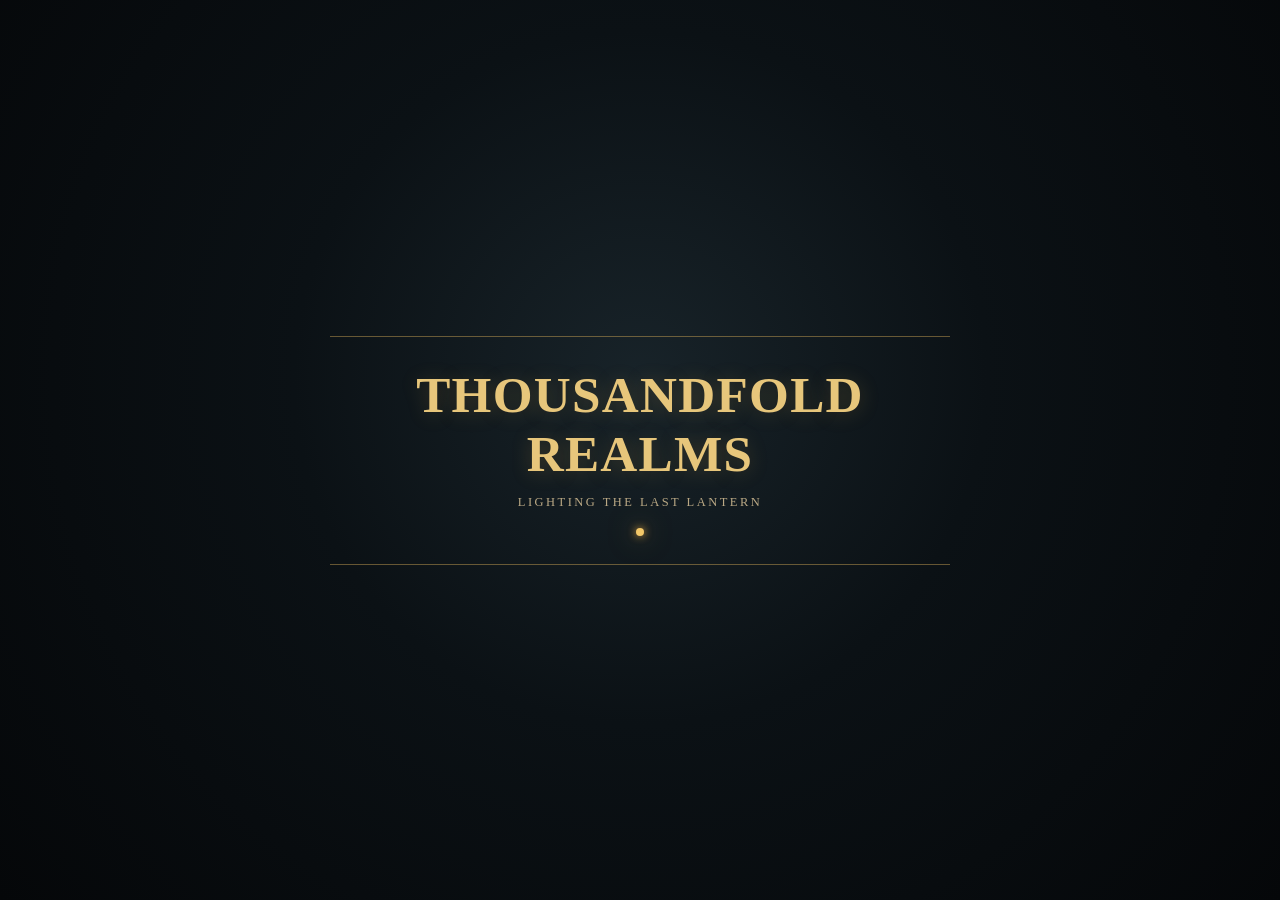
==== commit dbf1a255: "Bake current title and boot shield into canonical source" ====
--- a/source/index.html
+++ b/source/index.html
@@ -3,15 +3,65 @@
 <head>
   <meta charset="utf-8">
   <meta name="viewport" content="width=device-width,initial-scale=1">
-  <title>Thousandfold Realms: Brand Migration v1.4.4</title>
+  <meta name="theme-color" content="#080c10">
+  <title>Thousandfold Realms</title>
+  <style id="tf-critical-boot">
+    html,body{margin:0;min-height:100%;background:#080c10;color:#ead8aa}
+    body.tf-booting{overflow:hidden}
+    body.tf-booting> :not(#tfBootScreen):not(script){visibility:hidden!important}
+    #tfBootScreen{position:fixed;inset:0;z-index:2147483647;display:grid;place-items:center;background:radial-gradient(circle at 50% 42%,#182329 0,#0b1115 42%,#050709 100%);font-family:Georgia,'Times New Roman',serif;text-align:center;letter-spacing:.08em}
+    #tfBootScreen[hidden]{display:none}
+    .tf-boot-mark{width:min(76vw,620px);padding:28px 24px;border-top:1px solid rgba(213,170,88,.45);border-bottom:1px solid rgba(213,170,88,.45)}
+    .tf-boot-title{display:block;color:#e7c67b;font-size:clamp(1.55rem,4vw,3.25rem);font-weight:700;text-shadow:0 2px 20px rgba(216,164,64,.22)}
+    .tf-boot-copy{display:block;margin-top:12px;color:#bba985;font-size:.78rem;letter-spacing:.2em;text-transform:uppercase}
+    .tf-boot-lantern{display:block;width:8px;height:8px;margin:18px auto 0;border-radius:50%;background:#f2c768;box-shadow:0 0 9px #e4a947,0 0 28px rgba(228,169,71,.65);animation:tfBootPulse 1.3s ease-in-out infinite alternate}
+    @keyframes tfBootPulse{to{opacity:.55;transform:scale(.82)}}
+    @media(prefers-reduced-motion:reduce){.tf-boot-lantern{animation:none}}
+  </style>
   <link rel="stylesheet" href="styles.css">
 </head>
-<body>
-  <div id="creator" class="screen creator-screen">
+<body class="tf-title-mode tf-booting">
+  <div id="tfBootScreen" role="status" aria-live="polite">
+    <div class="tf-boot-mark">
+      <span class="tf-boot-title">THOUSANDFOLD REALMS</span>
+      <span class="tf-boot-copy">Lighting the last lantern</span>
+      <span class="tf-boot-lantern" aria-hidden="true"></span>
+    </div>
+  </div>
+
+  <div id="tfTitleScreen" class="screen hidden">
+    <div class="tf-title-ambience" aria-hidden="true">
+      <span class="tf-title-stars"></span>
+      <span class="tf-title-mist tf-title-mist-a"></span>
+      <span class="tf-title-mist tf-title-mist-b"></span>
+      <span class="tf-title-distant-ridges"></span>
+      <span class="tf-title-near-ridges"></span>
+    </div>
+    <main class="tf-title-shell">
+      <section class="tf-title-hero">
+        <div class="tf-title-brand">
+          <p class="tf-title-eyebrow">A SINGLE-PLAYER PIXEL CRPG</p>
+          <h1 class="tf-title-logo"><span>THOUSANDFOLD</span><span>REALMS</span></h1>
+          <p class="tf-title-tagline">A lantern-lit oath. A thousand roads. One hero against the dark between worlds.</p>
+        </div>
+        <div class="tf-title-scene" aria-hidden="true">
+          <span class="tf-title-moon"></span><span class="tf-title-ruin tf-title-ruin-left"></span><span class="tf-title-ruin tf-title-ruin-right"></span><span class="tf-title-gate"></span><span class="tf-title-road"></span><span class="tf-title-pines"></span><span class="tf-title-hero-silhouette"></span><span class="tf-title-lantern-glow"></span><span class="tf-title-lantern-post"></span><span class="tf-title-embers"></span>
+        </div>
+      </section>
+      <section class="tf-title-menu" aria-label="Main menu">
+        <div class="tf-title-menu-header"><p class="tf-title-eyebrow">THE LAST LANTERN AWAITS</p><h2>Begin your journey</h2><p>Create a hero and enter the realms, or return immediately to your latest save.</p></div>
+        <div class="tf-title-menu-buttons"><button id="tfTitleStart" class="tf-title-primary">Start Game</button><button id="tfTitleContinue" class="tf-title-continue">Continue Game</button></div>
+        <small id="tfTitleSaveHint" class="tf-title-save-hint">Checking for a saved journey…</small>
+        <div class="tf-title-version">Current development build</div>
+      </section>
+    </main>
+  </div>
+
+  <div id="creator" class="screen creator-screen hidden">
     <div class="creator-shell">
       <header class="creator-header">
         <div><p class="eyebrow">ORIGINAL SINGLE-PLAYER VOXEL-PIXEL CRPG</p><h1>THOUSANDFOLD REALMS</h1><p>Forge one hero. Shape a thousandfold story.</p></div>
-        <button id="continueBtn" class="secondary hidden">Continue Saved Game</button>
+        <div><button id="continueBtn" class="secondary hidden" aria-hidden="true" tabindex="-1">Continue Saved Game</button><button id="tfBackToTitle" class="secondary tf-back-to-title">Back to Title</button></div>
       </header>
       <div class="creator-grid">
         <section class="creator-preview panel">
@@ -20,18 +70,11 @@
           <div id="buildSummary" class="build-summary"></div>
         </section>
         <section class="creator-options panel">
-          <div class="step-title"><span>1</span><h2>Choose a Race</h2></div>
-          <div id="raceFilters" class="race-filters" aria-label="Race categories"></div>
-          <div id="raceChoices" class="choice-grid race-grid"></div>
-          <div class="step-title"><span>2</span><h2>Choose a Class</h2></div>
-          <div id="classChoices" class="choice-grid class-grid"></div>
-          <div class="step-title"><span>3</span><h2>Choose a Background</h2></div>
-          <div id="backgroundChoices" class="choice-grid background-grid"></div>
-          <div class="step-title"><span>4</span><h2>Customize Appearance</h2></div>
-          <div id="appearanceChoices" class="appearance-choices"></div>
-          <div class="step-title"><span>5</span><h2>Shape Your Attributes</h2></div>
-          <div class="stat-head"><span>Point buy</span><strong id="pointsRemaining">24 points remaining</strong><button id="recommendedBtn" class="tiny">Recommended</button></div>
-          <div id="creatorStats" class="creator-stats"></div>
+          <div class="step-title"><span>1</span><h2>Choose a Race</h2></div><div id="raceFilters" class="race-filters" aria-label="Race categories"></div><div id="raceChoices" class="choice-grid race-grid"></div>
+          <div class="step-title"><span>2</span><h2>Choose a Class</h2></div><div id="classChoices" class="choice-grid class-grid"></div>
+          <div class="step-title"><span>3</span><h2>Choose a Background</h2></div><div id="backgroundChoices" class="choice-grid background-grid"></div>
+          <div class="step-title"><span>4</span><h2>Customize Appearance</h2></div><div id="appearanceChoices" class="appearance-choices"></div>
+          <div class="step-title"><span>5</span><h2>Shape Your Attributes</h2></div><div class="stat-head"><span>Point buy</span><strong id="pointsRemaining">24 points remaining</strong><button id="recommendedBtn" class="tiny">Recommended</button></div><div id="creatorStats" class="creator-stats"></div>
           <button id="beginBtn" class="primary begin-btn">Begin the Oath</button>
         </section>
       </div>
@@ -41,41 +84,17 @@
   <div id="gameScreen" class="screen game-screen hidden">
     <header class="topbar">
       <div><span class="game-logo">THOUSANDFOLD REALMS</span><span id="locationName" class="location">Haven</span></div>
-      <nav>
-        <button data-panel="inventory">Inventory <kbd>I</kbd></button>
-        <button data-panel="journal">Journal <kbd>J</kbd></button>
-        <button data-panel="character">Character <kbd>C</kbd></button>
-        <button data-panel="skills">Skills <kbd>K</kbd></button>
-        <button data-panel="map">Map <kbd>M</kbd></button>
-        <button data-panel="crafting">Craft <kbd>G</kbd></button>
-        <button data-panel="codex">Codex <kbd>B</kbd></button>
-        <button data-panel="settings">Settings <kbd>O</kbd></button>
-        <button id="campBtn">Camp <kbd>R</kbd></button>
-        <button id="saveBtn">Save</button>
-        <button id="loadBtn">Load</button>
-      </nav>
+      <nav><button data-panel="inventory">Inventory <kbd>I</kbd></button><button data-panel="journal">Journal <kbd>J</kbd></button><button data-panel="character">Character <kbd>C</kbd></button><button data-panel="skills">Skills <kbd>K</kbd></button><button data-panel="map">Map <kbd>M</kbd></button><button data-panel="crafting">Craft <kbd>G</kbd></button><button data-panel="codex">Codex <kbd>B</kbd></button><button data-panel="settings">Settings <kbd>O</kbd></button><button id="campBtn">Camp <kbd>R</kbd></button><button id="saveBtn">Save</button><button id="loadBtn">Load</button></nav>
     </header>
     <main class="game-layout">
-      <section class="canvas-frame">
-        <canvas id="gameCanvas" width="960" height="576" aria-label="Thousandfold Realms game world"></canvas>
-        <div class="canvas-help">Click to move or interact • WASD / Arrow keys • E interacts • R camps outdoors • Open a door, then use it again to enter</div>
-      </section>
+      <section class="canvas-frame"><canvas id="gameCanvas" width="960" height="576" aria-label="Thousandfold Realms game world"></canvas><div class="canvas-help">Click to move or interact • WASD / Arrow keys • E interacts • R camps outdoors • Open a door, then use it again to enter</div></section>
       <aside class="hud">
         <div class="hero-card panel"><canvas id="hudPortrait" width="96" height="96"></canvas><div><h2 id="hudName"></h2><p id="hudBuild"></p><span id="hudLevel" class="tag"></span></div></div>
-        <div class="panel meters">
-          <div class="meter-row"><span>Health</span><strong id="hpText"></strong></div><div class="meter"><i id="hpBar" class="hp"></i></div>
-          <div class="meter-row"><span>Mana</span><strong id="manaText"></strong></div><div class="meter"><i id="manaBar" class="mana"></i></div>
-          <div class="meter-row"><span>Stamina</span><strong id="staminaText"></strong></div><div class="meter"><i id="staminaBar" class="stamina"></i></div>
-          <div class="meter-row"><span>Experience</span><strong id="xpText"></strong></div><div class="meter"><i id="xpBar" class="xp"></i></div>
-        </div>
-        <div class="panel quick-info">
-          <div><span>Gold</span><strong id="goldText">0</strong></div><div><span>Armor</span><strong id="acText">10</strong></div><div><span>Day</span><strong id="dayText">1</strong></div><div><span>Quest</span><strong id="trackedQuest">Explore Haven</strong></div>
-        </div>
+        <div class="panel meters"><div class="meter-row"><span>Health</span><strong id="hpText"></strong></div><div class="meter"><i id="hpBar" class="hp"></i></div><div class="meter-row"><span>Mana</span><strong id="manaText"></strong></div><div class="meter"><i id="manaBar" class="mana"></i></div><div class="meter-row"><span>Stamina</span><strong id="staminaText"></strong></div><div class="meter"><i id="staminaBar" class="stamina"></i></div><div class="meter-row"><span>Experience</span><strong id="xpText"></strong></div><div class="meter"><i id="xpBar" class="xp"></i></div></div>
+        <div class="panel quick-info"><div><span>Gold</span><strong id="goldText">0</strong></div><div><span>Armor</span><strong id="acText">10</strong></div><div><span>Day</span><strong id="dayText">1</strong></div><div><span>Quest</span><strong id="trackedQuest">Explore Haven</strong></div></div>
         <div id="restedPanel" class="panel rested-panel hidden"><strong>Well Rested</strong><span id="restedText"></span></div>
         <div class="panel world-panel"><div class="world-head"><h3>Local Map</h3><span id="timeWeather">08:00 • Clear</span></div><canvas id="miniMap" width="240" height="144" aria-label="Local minimap"></canvas><div id="nearbyPrompt" class="nearby-prompt">Move near something to interact.</div></div>
-        <div class="panel quickbar-panel"><h3>Prepared Actions</h3><div id="quickbar" class="quickbar"></div></div>
-        <div class="panel objective-panel"><h3>Current Objective</h3><p id="objectiveText">Speak with the people of Haven.</p></div>
-        <div class="panel event-log"><h3>Chronicle</h3><div id="eventLog"></div></div>
+        <div class="panel quickbar-panel"><h3>Prepared Actions</h3><div id="quickbar" class="quickbar"></div></div><div class="panel objective-panel"><h3>Current Objective</h3><p id="objectiveText">Speak with the people of Haven.</p></div><div class="panel event-log"><h3>Chronicle</h3><div id="eventLog"></div></div>
       </aside>
     </main>
   </div>
@@ -90,6 +109,6 @@
   <script src="src/core/namespace.js"></script><script src="src/core/utils.js"></script><script src="src/core/save.js"></script>
   <script src="src/data/races.js"></script><script src="src/data/backgrounds.js"></script><script src="src/data/classes.js"></script><script src="src/data/abilities.js"></script><script src="src/data/spells.js"></script><script src="src/data/items.js"></script><script src="src/data/quests.js"></script><script src="src/data/actors.js"></script><script src="src/data/maps.js"></script><script src="src/data/expansion_content.js"></script><script src="src/data/world_visuals.js"></script><script src="src/data/immersive_world.js"></script>
   <script src="src/systems/audio.js"></script><script src="src/systems/pathfinding.js"></script><script src="src/systems/inventory.js"></script><script src="src/systems/progression.js"></script><script src="src/systems/quests.js"></script><script src="src/systems/world.js"></script><script src="src/systems/combat.js"></script><script src="src/systems/expansion_systems.js"></script><script src="src/systems/tactical_combat.js"></script><script src="src/systems/tactical_battlefields.js"></script><script src="src/systems/tactical_world.js"></script><script src="src/systems/immersive_world.js"></script>
-  <script src="src/render/assets.js"></script><script src="src/render/sprites.js"></script><script src="src/render/renderer.js"></script><script src="src/render/expansion_renderer.js"></script><script src="src/render/world_polish.js"></script><script src="src/render/tactical_renderer.js"></script><script src="src/render/immersive_world.js"></script><script src="src/ui/ui.js"></script><script src="src/ui/expansion_ui.js"></script><script src="src/ui/layout_polish.js"></script><script src="src/ui/tactical_ui.js"></script><script src="src/ui/audio_ui.js"></script><script src="src/ui/cartography_ui.js"></script><script src="src/ui/immersive_ui.js"></script><script src="src/core/game.js"></script><script src="src/core/expansion_game.js"></script><script src="src/core/tactical_game.js"></script><script src="src/main.js"></script>
+  <script src="src/render/assets.js"></script><script src="src/render/sprites.js"></script><script src="src/render/renderer.js"></script><script src="src/render/expansion_renderer.js"></script><script src="src/render/world_polish.js"></script><script src="src/render/tactical_renderer.js"></script><script src="src/render/immersive_world.js"></script><script src="src/ui/ui.js"></script><script src="src/ui/expansion_ui.js"></script><script src="src/ui/layout_polish.js"></script><script src="src/ui/tactical_ui.js"></script><script src="src/ui/audio_ui.js"></script><script src="src/ui/cartography_ui.js"></script><script src="src/ui/immersive_ui.js"></script><script src="src/core/game.js"></script><script src="src/core/expansion_game.js"></script><script src="src/core/tactical_game.js"></script><script src="src/main.js"></script><script src="src/core/boot.js"></script>
 </body>
 </html>
